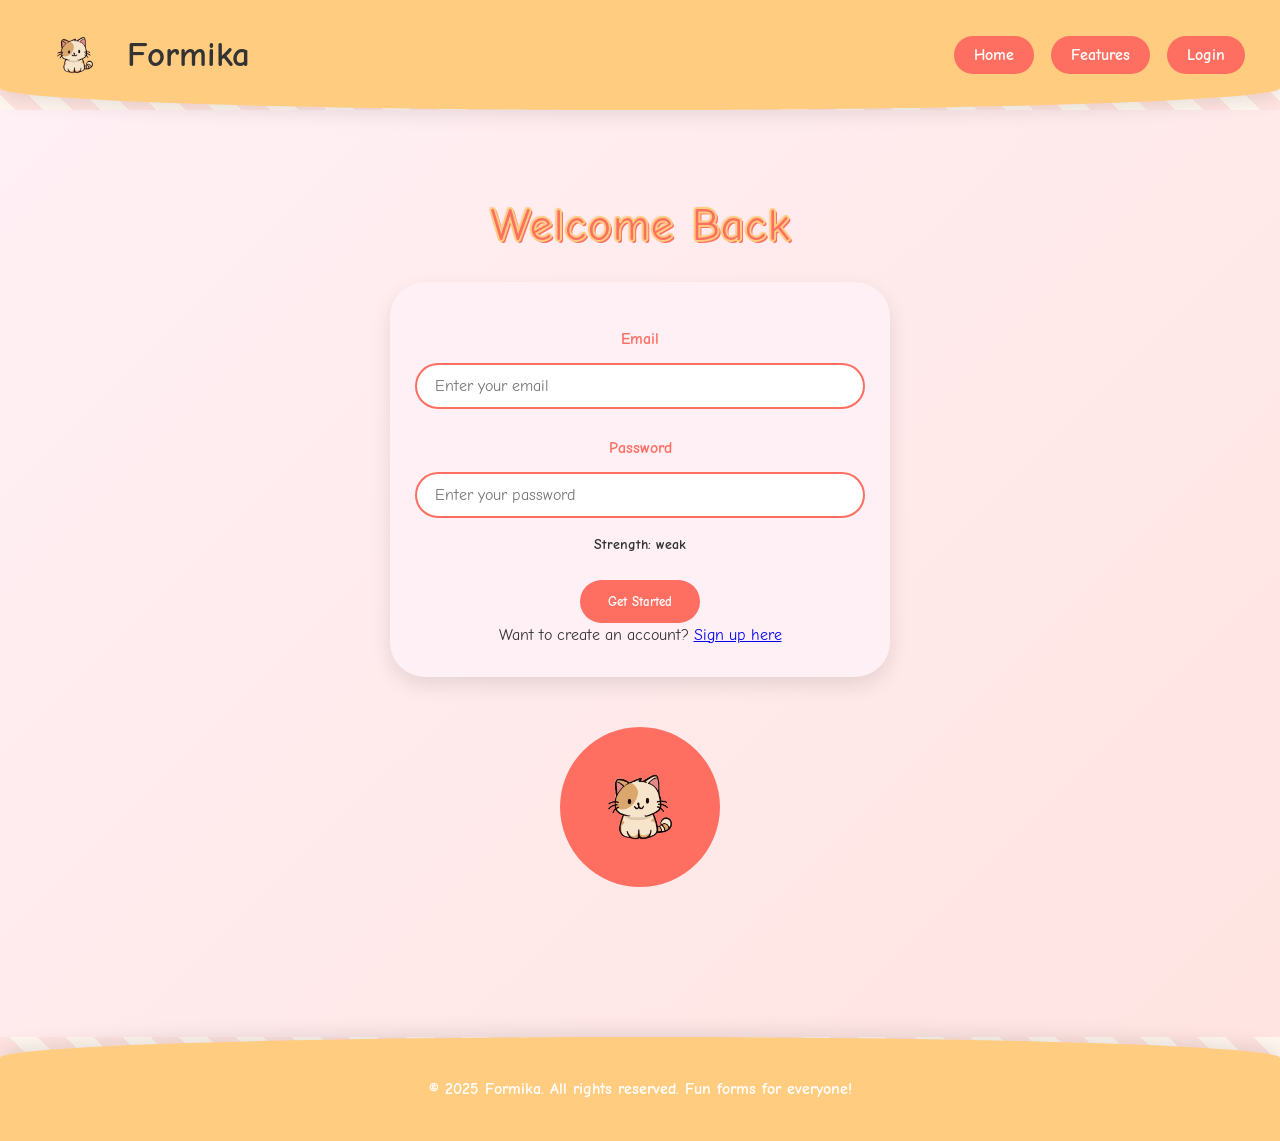
==== login.html @ 23f1f284 "added banned + login" ====
<!DOCTYPE html>
<html lang="en">
<head>
<meta charset="UTF-8">
<meta name="viewport" content="width=device-width, initial-scale=1.0">
<link rel="preconnect" href="https://fonts.googleapis.com">
<link rel="preconnect" href="https://fonts.gstatic.com" crossorigin>
<link href="https://fonts.googleapis.com/css2?family=Bebas+Neue&family=Comic+Neue:ital,wght@0,300;0,400;0,700;1,300;1,400;1,700&family=Inconsolata:wght@200..900&family=Inter:opsz,wght@14..32,100..900&display=swap" rel="stylesheet">
<title>Formika - Login</title>
<meta name="description" content="Formika lets you create and customize your own fun forms. Make forms as fun as squishing slime! Perfect for quizzes, surveys, and more.">
<meta name="keywords" content="forms, fun forms, custom forms, surveys, quizzes, form builder, Formika, interactive forms, online forms">
<meta name="author" content="Formika Team">
<link rel="icon" href="imgs/favicon.png" type="image/png">
<meta property="og:type" content="website">
<meta property="og:title" content="Formika - Fun Forms for Everyone">
<meta property="og:description" content="Formika lets you create and customize your own fun forms. Make forms as fun as squishing slime! Perfect for quizzes, surveys, and more.">
<meta property="og:image" content="https://formica.pages.dev/imgs/1.png">
<meta property="og:url" content="https://formica.pages.dev/">
<meta property="og:site_name" content="Formika">
<meta name="twitter:card" content="summary_large_image">
<meta name="twitter:title" content="Formika - Fun Forms for Everyone">
<meta name="twitter:description" content="Formika lets you create and customize your own fun forms. Make forms as fun as squishing slime! Perfect for quizzes, surveys, and more.">
<meta name="twitter:image" content="https://formica.pages.dev/imgs/1.png">
<meta name="twitter:site" content="@FormikaOfficial">
<script type="application/ld+json">
{
  "@context": "https://schema.org",
  "@type": "WebSite",
  "name": "Formika",
  "url": "https://formica.pages.dev/",
  "description": "Formika lets you create and customize your own fun forms. Make forms as fun as squishing slime!",
  "publisher": {
    "@type": "Organization",
    "name": "Formika Team",
    "logo": {
      "@type": "ImageObject",
      "url": "https://formica.pages.dev/imgs/1.png"
    }
  }
}
</script>
<script>
    //if (localStorage.getItem("token")) {
    //    window.location.href = "index.html";
    //}
</script>
<link rel="stylesheet" href="styles.css">
</head>
  <body>
    <nav class="navbar">
      <div class="nav-left">
        <h1>
          <img id="navbar-logo" src="imgs/3.png" alt="Formika Logo" /> Formika
        </h1>
      </div>
      <div class="nav-right">
        <a href="index.html">Home</a>
        <a href="#">Features</a>
        <a href="#" class="cta">Login</a>
      </div>
    </nav>
    <main>
      <h2>Welcome Back</h2>
      <form id="signup-form">
        <label for="email">Email</label>
        <input
          type="email"
          id="email"
          name="email"
          placeholder="Enter your email"
          required
        />
        <div class="error" id="email-error"></div>
        <label for="password">Password</label>
        <input
          type="password"
          id="password"
          name="password"
          placeholder="Enter your password"
          required
        />
        <div class="password-strength" id="password-strength">
          Strength: weak
        </div>
        <div class="error" id="password-error"></div>
        <button type="submit">Get Started</button>
        <div class="alt-link">
            Want to create an account?
            <a href="signup.html">Sign up here</a>
        </div>
      </form>
      <div class="mascot"><img src="imgs/3.png" alt="Formika Logo" /></div>
    </main>
    <footer>
      &copy; 2025 Formika. All rights reserved. Fun forms for everyone!
    </footer>
<script>
const loginForm = document.getElementById("signup-form");
loginForm.addEventListener("submit", async (e) => {
  e.preventDefault();
  document.getElementById("email-error").textContent = "";
  document.getElementById("password-error").textContent = "";
  const email = document.getElementById("email").value.trim();
  const password = document.getElementById("password").value;
  try {
    const response = await fetch("https://formika.buddywinte.workers.dev/login", {
      method: "POST",
      headers: { "Content-Type": "application/json" },
      body: JSON.stringify({ email, password }),
    });
    const data = await response.json();
    if (response.ok) {
      localStorage.setItem("token", data.token);
      window.location.href = "index.html";
    } else {
      if (data.error.includes("Email")) {
        document.getElementById("email-error").textContent = data.error;
      } else if (data.error.includes("Password")) {
        document.getElementById("password-error").textContent = data.error;
      } else {
        document.getElementById("password-error").textContent = "Login failed.";
      }
    }
  } catch (err) {
    console.error("Network or server error:", err);
    alert("Something went wrong. Please try again later.");
  }
});
</script>

  </body>
</html>
---- styles.css ----
* {
  margin: 0;
  padding: 0;
  -webkit-box-sizing: border-box;
          box-sizing: border-box;
  font-family: 'Comic Neue', 'Comic Sans MS', cursive, sans-serif;
  -webkit-user-select: none;
     -moz-user-select: none;
      -ms-user-select: none;
          user-select: none;
}
body {
  background: repeating-linear-gradient(
    45deg,
    #fff7f0,
    #fff7f0 20px,
    #ffe4e1 20px,
    #ffe4e1 40px
  );
  color: #333;
  line-height: 1.5;
  min-height: 100vh;
  display: -webkit-box;
  display: -ms-flexbox;
  display: flex;
  -webkit-box-orient: vertical;
  -webkit-box-direction: normal;
      -ms-flex-direction: column;
          flex-direction: column;
  overflow-x: hidden;
}
.navbar {
  display: -webkit-box;
  display: -ms-flexbox;
  display: flex;
  -webkit-box-pack: justify;
      -ms-flex-pack: justify;
          justify-content: space-between;
  -webkit-box-align: center;
      -ms-flex-align: center;
          align-items: center;
  padding: 15px 35px;
  background: #ffcc80;
  border-bottom-left-radius: 50% 20%;
  border-bottom-right-radius: 50% 20%;
  -webkit-box-shadow: 0 5px 20px rgba(0,0,0,0.1);
          box-shadow: 0 5px 20px rgba(0,0,0,0.1);
  position: -webkit-sticky;
  position: sticky;
  top: 0;
  z-index: 100;
  -webkit-transition: -webkit-transform 0.2s;
  transition: -webkit-transform 0.2s;
  -o-transition: transform 0.2s;
  transition: transform 0.2s;
  transition: transform 0.2s, -webkit-transform 0.2s;
}

.logged-in-navbar {
  background: #ffcc80;
  padding: 15px 30px;
  border-bottom-left-radius: 50% 20%;
  border-bottom-right-radius: 50% 20%;
  display: flex;
  justify-content: space-between;
  align-items: center;
  box-shadow: 0 5px 20px rgba(0,0,0,0.1);
  position: sticky;
  top: 0;
  z-index: 200;
}

.nav-user {
  display: flex;
  align-items: center;
  gap: 20px;
}

.user-info {
  text-align: right;
  font-size: 0.9rem;
}

.user-info .username {
  color: #ff6f61;
  font-weight: bold;
}

.user-info .role {
  display: block;
  font-size: 0.8rem;
  background: #ffe4e1;
  color: #ff4b3e;
  padding: 3px 10px;
  border-radius: 15px;
  margin-top: 5px;
  font-weight: bold;
}

.user-dropdown {
  position: relative;
}

.dropdown-btn {
  background: #ff6f61;
  color: #fff;
  border: none;
  border-radius: 50%;
  width: 45px;
  height: 45px;
  cursor: pointer;
  font-size: 1.4rem;
  display: flex;
  align-items: center;
  justify-content: center;
  transition: transform 0.2s;
}

.dropdown-btn:hover {
  transform: rotate(15deg) scale(1.1);
  background: #ff4b3e;
}

.dropdown-menu {
  position: absolute;
  right: 0;
  top: 55px;
  background: #fff0f5;
  border-radius: 25px;
  box-shadow: 0 8px 25px rgba(0,0,0,0.1);
  padding: 15px 0;
  width: 150px;
  display: none;
  flex-direction: column;
  z-index: 300;
}

.dropdown-menu a {
  padding: 12px 20px;
  text-decoration: none;
  color: #ff6f61;
  font-weight: bold;
  display: block;
  transition: transform 0.2s;
}


.nav-links a {
  text-decoration: none;
  background: #ff6f61;
  color: white;
  padding: 10px 22px;
  border-radius: 25px;
  font-weight: bold;
  margin-left: 10px;
  transition: transform 0.2s, background 0.2s;
}


.nav-left {
  display: flex;
  align-items: center;
  gap: 35px;
}

.dropdown-menu a:hover {
  transform: rotate(-3deg) scale(1.05);
  background: #ffcc80;
  color: #fff;
}

.user-dropdown.active .dropdown-menu {
  display: flex;
}

.navbar:hover {
  -webkit-transform: scale(1.02);
      -ms-transform: scale(1.02);
          transform: scale(1.02);
}
.nav-left h1 {
  font-size: 2.2rem;
  display: -webkit-box;
  display: -ms-flexbox;
  display: flex;
  -webkit-box-align: center;
      -ms-flex-align: center;
          align-items: center;
  gap: 12px;
  cursor: pointer;
}

#navbar-logo {
  width: 80px;
  height: 80px;
  -o-object-fit: contain;
     object-fit: contain;
  -webkit-transition: -webkit-transform 0.3s;
  transition: -webkit-transform 0.3s;
  -o-transition: transform 0.3s;
  transition: transform 0.3s;
  transition: transform 0.3s, -webkit-transform 0.3s;
}

.nav-left h1:hover #navbar-logo {
  -webkit-transform: rotate(15deg) scale(1.1);
      -ms-transform: rotate(15deg) scale(1.1);
          transform: rotate(15deg) scale(1.1);
}

.nav-right a {
  text-decoration: none;
  color: #fff;
  background: #ff6f61;
  padding: 10px 20px;
  margin-left: 12px;
  border-radius: 25px;
  font-weight: bold;
  -webkit-transition: background 0.2s, -webkit-transform 0.2s;
  transition: background 0.2s, -webkit-transform 0.2s;
  -o-transition: transform 0.2s, background 0.2s;
  transition: transform 0.2s, background 0.2s;
  transition: transform 0.2s, background 0.2s, -webkit-transform 0.2s;
}

.nav-right a:hover {
  -webkit-transform: rotate(-5deg) scale(1.1);
      -ms-transform: rotate(-5deg) scale(1.1);
          transform: rotate(-5deg) scale(1.1);
  background: #ff4b3e;
}
main {
  -webkit-box-flex: 1;
      -ms-flex: 1;
          flex: 1;
  text-align: center;
  padding: 80px 20px 150px;
  background: -o-linear-gradient(315deg, #fff0f5, #ffe4e1);
  background: linear-gradient(135deg, #fff0f5, #ffe4e1);
  position: relative;
  overflow: hidden;
}

main h2 {
  font-size: 3rem;
  color: #ff6f61;
  margin-bottom: 20px;
  text-shadow: 2px 2px #ff6f61, -2px -2px #ffe4e1;
  font-weight: bold;
  -webkit-text-stroke: 2px #ffcc80;
  -webkit-animation: bounce 2s infinite;
          animation: bounce 2s infinite;
}

main p {
  font-size: 1.3rem;
  color: #333;
  margin-bottom: 30px;
  -webkit-animation: floatText 3s infinite alternate;
          animation: floatText 3s infinite alternate;
}

.error {
  color: #ff4b3e;
  font-size: 0.9rem;
  margin-top: 4px;
}

.password-strength {
  font-size: 0.9rem;
  margin-top: 4px;
  font-weight: bold;
}
.password-strength.weak { color: #ff4b3e; }
.password-strength.medium { color: #ffd280; }
.password-strength.strong { color: #00c853; }
.password-strength.very-strong { color: #2962ff; }

.cta-button {
  background: #ffcc80;
  color: #ff6f61;
  font-weight: bold;
  font-size: 1.2rem;
  padding: 18px 45px;
  border: none;
  border-radius: 50px;
  cursor: pointer;
  box-shadow: 0 8px 20px rgba(255,111,97,0.5), 10px 10px #ffd280;
  -webkit-transition: -webkit-transform 0.2s, -webkit-box-shadow 0.2s;
  transition: -webkit-transform 0.2s, -webkit-box-shadow 0.2s;
  -o-transition: transform 0.2s, box-shadow 0.2s;
  transition: transform 0.2s, box-shadow 0.2s;
  transition: transform 0.2s, box-shadow 0.2s, -webkit-transform 0.2s, -webkit-box-shadow 0.2s;
}

.cta-button:hover {
  -webkit-transform: rotate(-5deg) scale(1.1);
      -ms-transform: rotate(-5deg) scale(1.1);
          transform: rotate(-5deg) scale(1.1);
  -webkit-box-shadow: 0 12px 30px rgba(0,0,0,0.2);
          box-shadow: 0 12px 30px rgba(0,0,0,0.2);
}
.mascot {
  width: 160px;
  height: 160px;
  margin: 50px auto 0;
  border-radius: 50%;
  background: #ff6f61;
  position: relative;
  -webkit-animation: blob 5s infinite;
          animation: blob 5s infinite;
  display: -webkit-box;
  display: -ms-flexbox;
  display: flex;
  -webkit-box-align: center;
      -ms-flex-align: center;
          align-items: center;
  -webkit-box-pack: center;
      -ms-flex-pack: center;
          justify-content: center;
  color: #fff;
  font-size: 4rem;
}

.mascot img {
  width: 90%;
  height: 90%;
  -o-object-fit: cover;
     object-fit: cover;
  border-radius: 50%;
}

@-webkit-keyframes bounce {
  0%,100% { -webkit-transform: translateY(0); transform: translateY(0); }
  50% { -webkit-transform: translateY(-15px); transform: translateY(-15px); }
}

@keyframes bounce {
  0%,100% { -webkit-transform: translateY(0); transform: translateY(0); }
  50% { -webkit-transform: translateY(-15px); transform: translateY(-15px); }
}

@-webkit-keyframes floatText {
  0% { -webkit-transform: translateY(0); transform: translateY(0); }
  100% { -webkit-transform: translateY(-10px); transform: translateY(-10px); }
}

@keyframes floatText {
  0% { -webkit-transform: translateY(0); transform: translateY(0); }
  100% { -webkit-transform: translateY(-10px); transform: translateY(-10px); }
}

@-webkit-keyframes blob {
  0%,100% { border-radius: 50% 50% 50% 50%; }
  25% { border-radius: 60% 40% 50% 50%; }
  50% { border-radius: 50% 60% 40% 50%; }
  75% { border-radius: 50% 50% 60% 40%; }
}

@keyframes blob {
  0%,100% { border-radius: 50% 50% 50% 50%; }
  25% { border-radius: 60% 40% 50% 50%; }
  50% { border-radius: 50% 60% 40% 50%; }
  75% { border-radius: 50% 50% 60% 40%; }
}

.features-section {
  padding: 100px 20px;
  background: #ffe4e1;
  position: relative;
}

.features-section h2 {
  font-size: 2.5rem;
  text-align: center;
  color: #ff6f61;
  margin-bottom: 60px;
}

.features {
  display: -webkit-box;
  display: -ms-flexbox;
  display: flex;
  -webkit-box-pack: center;
      -ms-flex-pack: center;
          justify-content: center;
  -ms-flex-wrap: wrap;
      flex-wrap: wrap;
  gap: 35px;
}

.feature-card {
  background: #fff0f5;
  width: 260px;
  padding: 30px 25px;
  border-radius: 50px 20px 50px 20px;
  -webkit-box-shadow: 0 8px 25px rgba(0,0,0,0.1);
          box-shadow: 0 8px 25px rgba(0,0,0,0.1);
  cursor: pointer;
  -webkit-transition: -webkit-transform 0.3s;
  transition: -webkit-transform 0.3s;
  -o-transition: transform 0.3s;
  transition: transform 0.3s;
  transition: transform 0.3s, -webkit-transform 0.3s;
  text-align: center;
}

.feature-card:hover {
  -webkit-transform: rotate(-5deg) scale(1.05);
      -ms-transform: rotate(-5deg) scale(1.05);
          transform: rotate(-5deg) scale(1.05);
  background: #ffcc80;
}

.feature-card h3 {
  color: #ff6f61;
  margin-bottom: 15px;
  font-size: 1.6rem;
}

.feature-card p {
  font-size: 1rem;
  color: #333;
}

form {
  background: #fff0f5;
  padding: 30px 25px;
  border-radius: 35px;
  -webkit-box-shadow: 0 8px 20px rgba(0,0,0,0.1);
          box-shadow: 0 8px 20px rgba(0,0,0,0.1);
  width: 100%;
  max-width: 500px;
  margin: 0 auto 40px;
}

form input[type="text"],
form input[type="email"],
form input[type="password"],
form textarea,
form select {
  width: 100%;
  padding: 12px 18px;
  margin: 12px 0;
  border-radius: 25px;
  border: 2px solid #ff6f61;
  font-size: 1rem;
  outline: none;
  -webkit-transition: border-color 0.2s, -webkit-box-shadow 0.2s;
  transition: border-color 0.2s, -webkit-box-shadow 0.2s;
  -o-transition: border-color 0.2s, box-shadow 0.2s;
  transition: border-color 0.2s, box-shadow 0.2s;
  transition: border-color 0.2s, box-shadow 0.2s, -webkit-box-shadow 0.2s;
}

form input:focus,
form textarea:focus,
form select:focus {
  border-color: #ffcc80;
  -webkit-box-shadow: 0 0 8px rgba(255,204,128,0.5);
          box-shadow: 0 0 8px rgba(255,204,128,0.5);
}

form label {
  display: block;
  margin-top: 15px;
  font-weight: bold;
  color: #ff6f61;
}

form button {
  background: #ff6f61;
  color: #fff;
  padding: 14px 28px;
  border: none;
  border-radius: 50px;
  font-weight: bold;
  cursor: pointer;
  margin-top: 20px;
  -webkit-transition: background 0.2s, -webkit-transform 0.2s;
  transition: background 0.2s, -webkit-transform 0.2s;
  -o-transition: transform 0.2s, background 0.2s;
  transition: transform 0.2s, background 0.2s;
  transition: transform 0.2s, background 0.2s, -webkit-transform 0.2s;
}

form button:hover {
  -webkit-transform: scale(1.05) rotate(-3deg);
      -ms-transform: scale(1.05) rotate(-3deg);
          transform: scale(1.05) rotate(-3deg);
  background: #ff4b3e;
}
.modal {
  position: fixed;
  top: 0;
  left: 0;
  width: 100%;
  height: 100%;
  background: rgba(0,0,0,0.6);
  display: -webkit-box;
  display: -ms-flexbox;
  display: flex;
  -webkit-box-pack: center;
      -ms-flex-pack: center;
          justify-content: center;
  -webkit-box-align: center;
      -ms-flex-align: center;
          align-items: center;
  opacity: 0;
  pointer-events: none;
  -webkit-transition: opacity 0.3s;
  -o-transition: opacity 0.3s;
  transition: opacity 0.3s;
  z-index: 200;
}

.modal.active {
  opacity: 1;
  pointer-events: all;
}

.modal-content {
  background: #fff0f5;
  padding: 30px 25px;
  border-radius: 35px;
  -webkit-box-shadow: 0 10px 30px rgba(0,0,0,0.2);
          box-shadow: 0 10px 30px rgba(0,0,0,0.2);
  max-width: 500px;
  width: 90%;
  position: relative;
  text-align: center;
}

.modal-content button.close {
  position: absolute;
  top: 15px;
  right: 15px;
  background: #ff6f61;
  color: #fff;
  border: none;
  border-radius: 50%;
  width: 35px;
  height: 35px;
  cursor: pointer;
  font-weight: bold;
  -webkit-transition: -webkit-transform 0.2s;
  transition: -webkit-transform 0.2s;
  -o-transition: transform 0.2s;
  transition: transform 0.2s;
  transition: transform 0.2s, -webkit-transform 0.2s;
}

.modal-content button.close:hover {
  -webkit-transform: rotate(90deg) scale(1.2);
      -ms-transform: rotate(90deg) scale(1.2);
          transform: rotate(90deg) scale(1.2);
}

blockquote {
  background: #fff0f5;
  border-left: 8px solid #ff6f61;
  padding: 20px 25px;
  margin: 25px 0;
  border-radius: 25px;
  font-style: italic;
  color: #ff4b3e;
  position: relative;
  -webkit-box-shadow: 0 5px 15px rgba(0,0,0,0.1);
          box-shadow: 0 5px 15px rgba(0,0,0,0.1);
}

blockquote::before {
  content: "❝";
  font-size: 3rem;
  position: absolute;
  top: -10px;
  left: 15px;
  color: #ff6f61;
}

blockquote::after {
  content: "❞";
  font-size: 3rem;
  position: absolute;
  bottom: -10px;
  right: 15px;
  color: #ff6f61;
}

footer {
  background: #ffcc80;
  padding: 40px 20px;
  text-align: center;
  color: #fff;
  font-weight: bold;
  border-top-left-radius: 50% 20%;
  border-top-right-radius: 50% 20%;
  -webkit-box-shadow: 0 -5px 20px rgba(0,0,0,0.1);
          box-shadow: 0 -5px 20px rgba(0,0,0,0.1);
  position: relative;
}

.alert-banner {
  width: 90%;
  max-width: 900px;
  margin: 15px auto 0;
  padding: 20px 30px;
  display: flex;
  justify-content: space-between;
  align-items: center;
  border-radius: 35px 20px 35px 20px;
  box-shadow: 0 8px 25px rgba(0,0,0,0.1);
  font-weight: bold;
  font-size: 1.4rem; /* bigger text for visibility */
  text-align: center;
  position: relative;
  background: #ff6f61; /* default alert color */
  color: #fff;
  transition: transform 0.3s, box-shadow 0.3s, opacity 0.3s;
}

.alert-banner span {
  flex: 1; /* take remaining space */
}

.alert-banner.info {
  background: #80d8ff;
  color: #fff;
}

.alert-banner.warning {
  background: #ffd280;
  color: #333;
}

.alert-banner:hover {
  transform: scale(1.02);
  box-shadow: 0 12px 30px rgba(0,0,0,0.15);
}

.alert-banner .close-btn {
  background: #fff;
  border: none;
  width: 50px;       /* slightly bigger to fill container */
  height: 50px;      /* match width for perfect circle */
  border-radius: 50%;
  cursor: pointer;
  font-weight: bold;
  font-size: 2rem;   /* bigger × */
  color: #ff0000;    /* red text */
  display: flex;
  align-items: center;     /* center vertically */
  justify-content: center; /* center horizontally */
  flex-shrink: 0;
  transition: transform 0.2s, background 0.2s, color 0.2s;
}

.alert-banner .close-btn:hover {
  transform: rotate(90deg) scale(1.2);
  background: #ff6f61;
  color: #fff;
}

@media (max-width: 768px) {
  .features {
    -webkit-box-orient: vertical;
    -webkit-box-direction: normal;
        -ms-flex-direction: column;
            flex-direction: column;
    -webkit-box-align: center;
        -ms-flex-align: center;
            align-items: center;
  }

  .navbar {
    -webkit-box-orient: vertical;
    -webkit-box-direction: normal;
        -ms-flex-direction: column;
            flex-direction: column;
    gap: 10px;
  }

  main h2 {
    font-size: 2.5rem;
  }
}
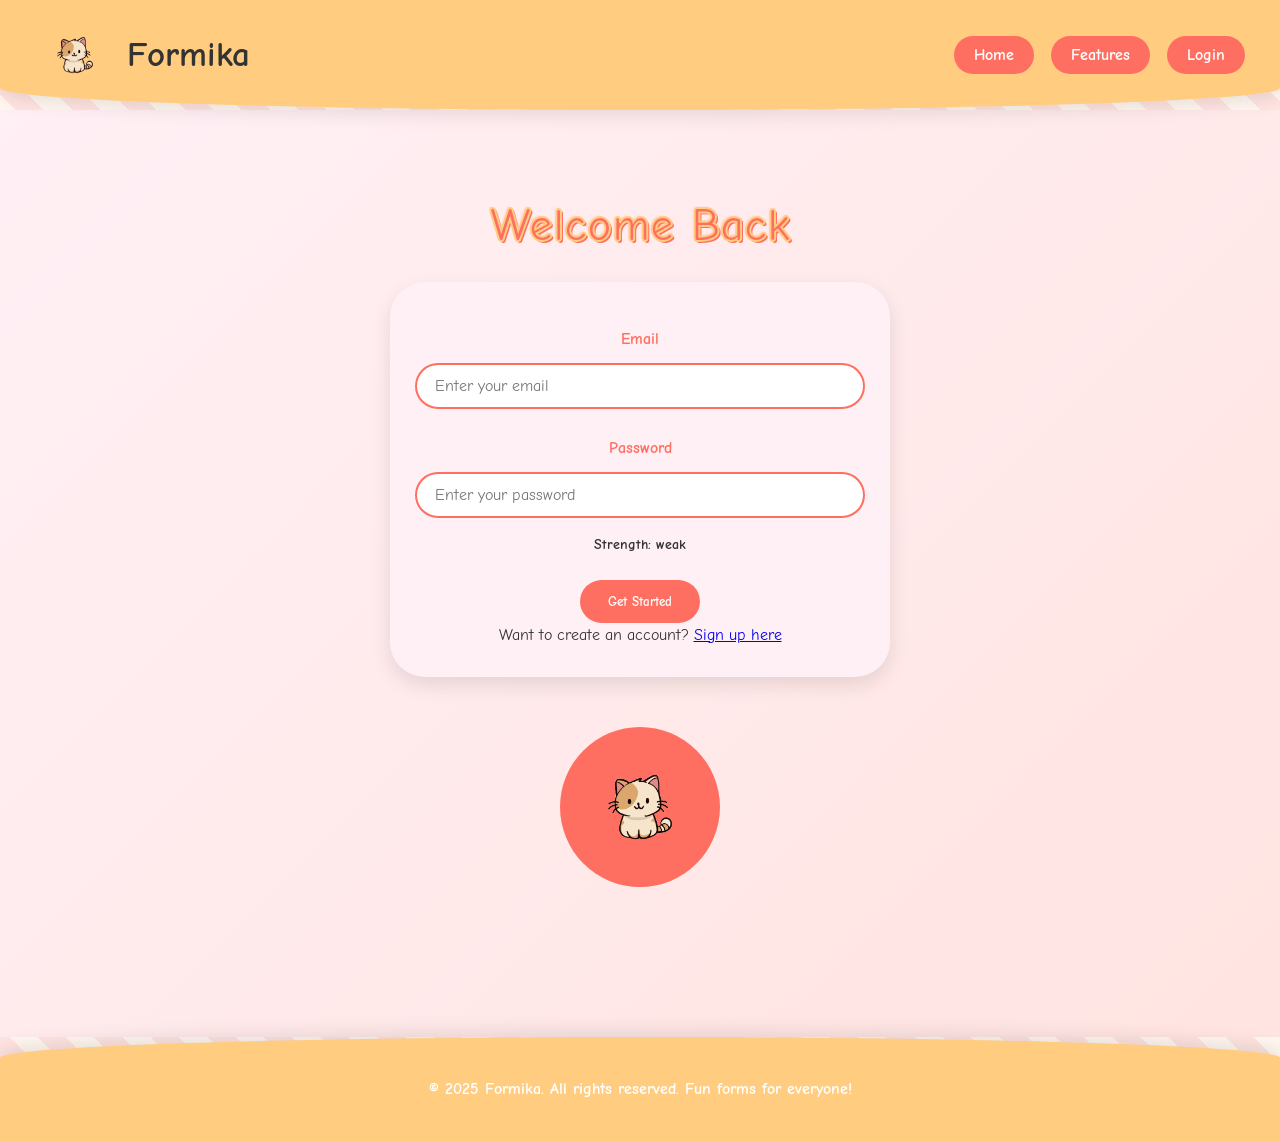
==== commit 6617436d: "Refactor login form structure and scripts Updated the login form's HTML structure and JavaScript fun" ====
--- a/login.html
+++ b/login.html
@@ -1,51 +1,66 @@
 <!DOCTYPE html>
 <html lang="en">
-<head>
-<meta charset="UTF-8">
-<meta name="viewport" content="width=device-width, initial-scale=1.0">
-<link rel="preconnect" href="https://fonts.googleapis.com">
-<link rel="preconnect" href="https://fonts.gstatic.com" crossorigin>
-<link href="https://fonts.googleapis.com/css2?family=Bebas+Neue&family=Comic+Neue:ital,wght@0,300;0,400;0,700;1,300;1,400;1,700&family=Inconsolata:wght@200..900&family=Inter:opsz,wght@14..32,100..900&display=swap" rel="stylesheet">
-<title>Formika - Login</title>
-<meta name="description" content="Formika lets you create and customize your own fun forms. Make forms as fun as squishing slime! Perfect for quizzes, surveys, and more.">
-<meta name="keywords" content="forms, fun forms, custom forms, surveys, quizzes, form builder, Formika, interactive forms, online forms">
-<meta name="author" content="Formika Team">
-<link rel="icon" href="imgs/favicon.png" type="image/png">
-<meta property="og:type" content="website">
-<meta property="og:title" content="Formika - Fun Forms for Everyone">
-<meta property="og:description" content="Formika lets you create and customize your own fun forms. Make forms as fun as squishing slime! Perfect for quizzes, surveys, and more.">
-<meta property="og:image" content="https://formica.pages.dev/imgs/1.png">
-<meta property="og:url" content="https://formica.pages.dev/">
-<meta property="og:site_name" content="Formika">
-<meta name="twitter:card" content="summary_large_image">
-<meta name="twitter:title" content="Formika - Fun Forms for Everyone">
-<meta name="twitter:description" content="Formika lets you create and customize your own fun forms. Make forms as fun as squishing slime! Perfect for quizzes, surveys, and more.">
-<meta name="twitter:image" content="https://formica.pages.dev/imgs/1.png">
-<meta name="twitter:site" content="@FormikaOfficial">
-<script type="application/ld+json">
-{
-  "@context": "https://schema.org",
-  "@type": "WebSite",
-  "name": "Formika",
-  "url": "https://formica.pages.dev/",
-  "description": "Formika lets you create and customize your own fun forms. Make forms as fun as squishing slime!",
-  "publisher": {
-    "@type": "Organization",
-    "name": "Formika Team",
-    "logo": {
-      "@type": "ImageObject",
-      "url": "https://formica.pages.dev/imgs/1.png"
-    }
-  }
-}
-</script>
-<script>
-    //if (localStorage.getItem("token")) {
-    //    window.location.href = "index.html";
-    //}
-</script>
-<link rel="stylesheet" href="styles.css">
-</head>
+  <head>
+    <meta charset="UTF-8" />
+    <meta name="viewport" content="width=device-width, initial-scale=1.0" />
+    <link rel="preconnect" href="https://fonts.googleapis.com" />
+    <link rel="preconnect" href="https://fonts.gstatic.com" crossorigin />
+    <link
+      href="https://fonts.googleapis.com/css2?family=Bebas+Neue&family=Comic+Neue:ital,wght@0,300;0,400;0,700;1,300;1,400;1,700&family=Inconsolata:wght@200..900&family=Inter:opsz,wght@14..32,100..900&display=swap"
+      rel="stylesheet"
+    />
+    <title>Formika - Login</title>
+    <meta
+      name="description"
+      content="Formika lets you create and customize your own fun forms. Make forms as fun as squishing slime! Perfect for quizzes, surveys, and more."
+    />
+    <meta
+      name="keywords"
+      content="forms, fun forms, custom forms, surveys, quizzes, form builder, Formika, interactive forms, online forms"
+    />
+    <meta name="author" content="Formika Team" />
+    <link rel="icon" href="imgs/favicon.png" type="image/png" />
+    <meta property="og:type" content="website" />
+    <meta property="og:title" content="Formika - Fun Forms for Everyone" />
+    <meta
+      property="og:description"
+      content="Formika lets you create and customize your own fun forms. Make forms as fun as squishing slime! Perfect for quizzes, surveys, and more."
+    />
+    <meta property="og:image" content="https://formica.pages.dev/imgs/1.png" />
+    <meta property="og:url" content="https://formica.pages.dev/" />
+    <meta property="og:site_name" content="Formika" />
+    <meta name="twitter:card" content="summary_large_image" />
+    <meta name="twitter:title" content="Formika - Fun Forms for Everyone" />
+    <meta
+      name="twitter:description"
+      content="Formika lets you create and customize your own fun forms. Make forms as fun as squishing slime! Perfect for quizzes, surveys, and more."
+    />
+    <meta name="twitter:image" content="https://formica.pages.dev/imgs/1.png" />
+    <meta name="twitter:site" content="@FormikaOfficial" />
+    <script type="application/ld+json">
+      {
+        "@context": "https://schema.org",
+        "@type": "WebSite",
+        "name": "Formika",
+        "url": "https://formica.pages.dev/",
+        "description": "Formika lets you create and customize your own fun forms. Make forms as fun as squishing slime!",
+        "publisher": {
+          "@type": "Organization",
+          "name": "Formika Team",
+          "logo": {
+            "@type": "ImageObject",
+            "url": "https://formica.pages.dev/imgs/1.png"
+          }
+        }
+      }
+    </script>
+    <script>
+      //if (localStorage.getItem("token")) {
+      //    window.location.href = "index.html";
+      //}
+    </script>
+    <link rel="stylesheet" href="styles.css" />
+  </head>
   <body>
     <nav class="navbar">
       <div class="nav-left">
@@ -85,8 +100,8 @@
         <div class="error" id="password-error"></div>
         <button type="submit">Get Started</button>
         <div class="alt-link">
-            Want to create an account?
-            <a href="signup.html">Sign up here</a>
+          Want to create an account?
+          <a href="signup.html">Sign up here</a>
         </div>
       </form>
       <div class="mascot"><img src="imgs/3.png" alt="Formika Logo" /></div>
@@ -94,39 +109,44 @@
     <footer>
       &copy; 2025 Formika. All rights reserved. Fun forms for everyone!
     </footer>
-<script>
-const loginForm = document.getElementById("signup-form");
-loginForm.addEventListener("submit", async (e) => {
-  e.preventDefault();
-  document.getElementById("email-error").textContent = "";
-  document.getElementById("password-error").textContent = "";
-  const email = document.getElementById("email").value.trim();
-  const password = document.getElementById("password").value;
-  try {
-    const response = await fetch("https://formika.buddywinte.workers.dev/login", {
-      method: "POST",
-      headers: { "Content-Type": "application/json" },
-      body: JSON.stringify({ email, password }),
-    });
-    const data = await response.json();
-    if (response.ok) {
-      localStorage.setItem("token", data.token);
-      window.location.href = "index.html";
-    } else {
-      if (data.error.includes("Email")) {
-        document.getElementById("email-error").textContent = data.error;
-      } else if (data.error.includes("Password")) {
-        document.getElementById("password-error").textContent = data.error;
-      } else {
-        document.getElementById("password-error").textContent = "Login failed.";
-      }
-    }
-  } catch (err) {
-    console.error("Network or server error:", err);
-    alert("Something went wrong. Please try again later.");
-  }
-});
-</script>
-
+    <script>
+      const loginForm = document.getElementById("signup-form");
+      loginForm.addEventListener("submit", async (e) => {
+        e.preventDefault();
+        document.getElementById("email-error").textContent = "";
+        document.getElementById("password-error").textContent = "";
+        const email = document.getElementById("email").value.trim();
+        const password = document.getElementById("password").value;
+        try {
+          const response = await fetch(
+            "https://formika.buddywinte.workers.dev/login",
+            {
+              method: "POST",
+              headers: { "Content-Type": "application/json" },
+              body: JSON.stringify({ email, password }),
+            }
+          );
+          const data = await response.json();
+          if (response.ok) {
+            localStorage.setItem("token", data.token);
+            window.location.href = "index.html";
+          } else {
+            if (data.error.includes("Email")) {
+              document.getElementById("email-error").textContent = data.error;
+            } else if (data.error.includes("Password")) {
+              document.getElementById("password-error").textContent =
+                data.error;
+            } else {
+              document.getElementById("password-error").textContent =
+                "Login failed.";
+            }
+          }
+        } catch (err) {
+          console.error("Network or server error:", err);
+          alert("Something went wrong. Please try again later.");
+        }
+      });
+    </script>
   </body>
 </html>
+
--- a/styles.css
+++ b/styles.css
@@ -2,12 +2,12 @@
   margin: 0;
   padding: 0;
   -webkit-box-sizing: border-box;
-          box-sizing: border-box;
-  font-family: 'Comic Neue', 'Comic Sans MS', cursive, sans-serif;
+  box-sizing: border-box;
+  font-family: "Comic Neue", "Comic Sans MS", cursive, sans-serif;
   -webkit-user-select: none;
-     -moz-user-select: none;
-      -ms-user-select: none;
-          user-select: none;
+  -moz-user-select: none;
+  -ms-user-select: none;
+  user-select: none;
 }
 body {
   background: repeating-linear-gradient(
@@ -25,8 +25,8 @@
   display: flex;
   -webkit-box-orient: vertical;
   -webkit-box-direction: normal;
-      -ms-flex-direction: column;
-          flex-direction: column;
+  -ms-flex-direction: column;
+  flex-direction: column;
   overflow-x: hidden;
 }
 .navbar {
@@ -34,17 +34,17 @@
   display: -ms-flexbox;
   display: flex;
   -webkit-box-pack: justify;
-      -ms-flex-pack: justify;
-          justify-content: space-between;
+  -ms-flex-pack: justify;
+  justify-content: space-between;
   -webkit-box-align: center;
-      -ms-flex-align: center;
-          align-items: center;
+  -ms-flex-align: center;
+  align-items: center;
   padding: 15px 35px;
   background: #ffcc80;
   border-bottom-left-radius: 50% 20%;
   border-bottom-right-radius: 50% 20%;
-  -webkit-box-shadow: 0 5px 20px rgba(0,0,0,0.1);
-          box-shadow: 0 5px 20px rgba(0,0,0,0.1);
+  -webkit-box-shadow: 0 5px 20px rgba(0, 0, 0, 0.1);
+  box-shadow: 0 5px 20px rgba(0, 0, 0, 0.1);
   position: -webkit-sticky;
   position: sticky;
   top: 0;
@@ -64,7 +64,7 @@
   display: flex;
   justify-content: space-between;
   align-items: center;
-  box-shadow: 0 5px 20px rgba(0,0,0,0.1);
+  box-shadow: 0 5px 20px rgba(0, 0, 0, 0.1);
   position: sticky;
   top: 0;
   z-index: 200;
@@ -127,7 +127,7 @@
   top: 55px;
   background: #fff0f5;
   border-radius: 25px;
-  box-shadow: 0 8px 25px rgba(0,0,0,0.1);
+  box-shadow: 0 8px 25px rgba(0, 0, 0, 0.1);
   padding: 15px 0;
   width: 150px;
   display: none;
@@ -143,7 +143,6 @@
   display: block;
   transition: transform 0.2s;
 }
-
 
 .nav-links a {
   text-decoration: none;
@@ -156,7 +155,6 @@
   transition: transform 0.2s, background 0.2s;
 }
 
-
 .nav-left {
   display: flex;
   align-items: center;
@@ -175,8 +173,8 @@
 
 .navbar:hover {
   -webkit-transform: scale(1.02);
-      -ms-transform: scale(1.02);
-          transform: scale(1.02);
+  -ms-transform: scale(1.02);
+  transform: scale(1.02);
 }
 .nav-left h1 {
   font-size: 2.2rem;
@@ -184,8 +182,8 @@
   display: -ms-flexbox;
   display: flex;
   -webkit-box-align: center;
-      -ms-flex-align: center;
-          align-items: center;
+  -ms-flex-align: center;
+  align-items: center;
   gap: 12px;
   cursor: pointer;
 }
@@ -194,7 +192,7 @@
   width: 80px;
   height: 80px;
   -o-object-fit: contain;
-     object-fit: contain;
+  object-fit: contain;
   -webkit-transition: -webkit-transform 0.3s;
   transition: -webkit-transform 0.3s;
   -o-transition: transform 0.3s;
@@ -204,8 +202,8 @@
 
 .nav-left h1:hover #navbar-logo {
   -webkit-transform: rotate(15deg) scale(1.1);
-      -ms-transform: rotate(15deg) scale(1.1);
-          transform: rotate(15deg) scale(1.1);
+  -ms-transform: rotate(15deg) scale(1.1);
+  transform: rotate(15deg) scale(1.1);
 }
 
 .nav-right a {
@@ -225,14 +223,14 @@
 
 .nav-right a:hover {
   -webkit-transform: rotate(-5deg) scale(1.1);
-      -ms-transform: rotate(-5deg) scale(1.1);
-          transform: rotate(-5deg) scale(1.1);
+  -ms-transform: rotate(-5deg) scale(1.1);
+  transform: rotate(-5deg) scale(1.1);
   background: #ff4b3e;
 }
 main {
   -webkit-box-flex: 1;
-      -ms-flex: 1;
-          flex: 1;
+  -ms-flex: 1;
+  flex: 1;
   text-align: center;
   padding: 80px 20px 150px;
   background: -o-linear-gradient(315deg, #fff0f5, #ffe4e1);
@@ -249,7 +247,7 @@
   font-weight: bold;
   -webkit-text-stroke: 2px #ffcc80;
   -webkit-animation: bounce 2s infinite;
-          animation: bounce 2s infinite;
+  animation: bounce 2s infinite;
 }
 
 main p {
@@ -257,7 +255,7 @@
   color: #333;
   margin-bottom: 30px;
   -webkit-animation: floatText 3s infinite alternate;
-          animation: floatText 3s infinite alternate;
+  animation: floatText 3s infinite alternate;
 }
 
 .error {
@@ -271,10 +269,18 @@
   margin-top: 4px;
   font-weight: bold;
 }
-.password-strength.weak { color: #ff4b3e; }
-.password-strength.medium { color: #ffd280; }
-.password-strength.strong { color: #00c853; }
-.password-strength.very-strong { color: #2962ff; }
+.password-strength.weak {
+  color: #ff4b3e;
+}
+.password-strength.medium {
+  color: #ffd280;
+}
+.password-strength.strong {
+  color: #00c853;
+}
+.password-strength.very-strong {
+  color: #2962ff;
+}
 
 .cta-button {
   background: #ffcc80;
@@ -285,20 +291,21 @@
   border: none;
   border-radius: 50px;
   cursor: pointer;
-  box-shadow: 0 8px 20px rgba(255,111,97,0.5), 10px 10px #ffd280;
+  box-shadow: 0 8px 20px rgba(255, 111, 97, 0.5), 10px 10px #ffd280;
   -webkit-transition: -webkit-transform 0.2s, -webkit-box-shadow 0.2s;
   transition: -webkit-transform 0.2s, -webkit-box-shadow 0.2s;
   -o-transition: transform 0.2s, box-shadow 0.2s;
   transition: transform 0.2s, box-shadow 0.2s;
-  transition: transform 0.2s, box-shadow 0.2s, -webkit-transform 0.2s, -webkit-box-shadow 0.2s;
+  transition: transform 0.2s, box-shadow 0.2s, -webkit-transform 0.2s,
+    -webkit-box-shadow 0.2s;
 }
 
 .cta-button:hover {
   -webkit-transform: rotate(-5deg) scale(1.1);
-      -ms-transform: rotate(-5deg) scale(1.1);
-          transform: rotate(-5deg) scale(1.1);
-  -webkit-box-shadow: 0 12px 30px rgba(0,0,0,0.2);
-          box-shadow: 0 12px 30px rgba(0,0,0,0.2);
+  -ms-transform: rotate(-5deg) scale(1.1);
+  transform: rotate(-5deg) scale(1.1);
+  -webkit-box-shadow: 0 12px 30px rgba(0, 0, 0, 0.2);
+  box-shadow: 0 12px 30px rgba(0, 0, 0, 0.2);
 }
 .mascot {
   width: 160px;
@@ -308,16 +315,16 @@
   background: #ff6f61;
   position: relative;
   -webkit-animation: blob 5s infinite;
-          animation: blob 5s infinite;
+  animation: blob 5s infinite;
   display: -webkit-box;
   display: -ms-flexbox;
   display: flex;
   -webkit-box-align: center;
-      -ms-flex-align: center;
-          align-items: center;
+  -ms-flex-align: center;
+  align-items: center;
   -webkit-box-pack: center;
-      -ms-flex-pack: center;
-          justify-content: center;
+  -ms-flex-pack: center;
+  justify-content: center;
   color: #fff;
   font-size: 4rem;
 }
@@ -326,42 +333,86 @@
   width: 90%;
   height: 90%;
   -o-object-fit: cover;
-     object-fit: cover;
+  object-fit: cover;
   border-radius: 50%;
 }
 
 @-webkit-keyframes bounce {
-  0%,100% { -webkit-transform: translateY(0); transform: translateY(0); }
-  50% { -webkit-transform: translateY(-15px); transform: translateY(-15px); }
+  0%,
+  100% {
+    -webkit-transform: translateY(0);
+    transform: translateY(0);
+  }
+  50% {
+    -webkit-transform: translateY(-15px);
+    transform: translateY(-15px);
+  }
 }
 
 @keyframes bounce {
-  0%,100% { -webkit-transform: translateY(0); transform: translateY(0); }
-  50% { -webkit-transform: translateY(-15px); transform: translateY(-15px); }
+  0%,
+  100% {
+    -webkit-transform: translateY(0);
+    transform: translateY(0);
+  }
+  50% {
+    -webkit-transform: translateY(-15px);
+    transform: translateY(-15px);
+  }
 }
 
 @-webkit-keyframes floatText {
-  0% { -webkit-transform: translateY(0); transform: translateY(0); }
-  100% { -webkit-transform: translateY(-10px); transform: translateY(-10px); }
+  0% {
+    -webkit-transform: translateY(0);
+    transform: translateY(0);
+  }
+  100% {
+    -webkit-transform: translateY(-10px);
+    transform: translateY(-10px);
+  }
 }
 
 @keyframes floatText {
-  0% { -webkit-transform: translateY(0); transform: translateY(0); }
-  100% { -webkit-transform: translateY(-10px); transform: translateY(-10px); }
+  0% {
+    -webkit-transform: translateY(0);
+    transform: translateY(0);
+  }
+  100% {
+    -webkit-transform: translateY(-10px);
+    transform: translateY(-10px);
+  }
 }
 
 @-webkit-keyframes blob {
-  0%,100% { border-radius: 50% 50% 50% 50%; }
-  25% { border-radius: 60% 40% 50% 50%; }
-  50% { border-radius: 50% 60% 40% 50%; }
-  75% { border-radius: 50% 50% 60% 40%; }
+  0%,
+  100% {
+    border-radius: 50% 50% 50% 50%;
+  }
+  25% {
+    border-radius: 60% 40% 50% 50%;
+  }
+  50% {
+    border-radius: 50% 60% 40% 50%;
+  }
+  75% {
+    border-radius: 50% 50% 60% 40%;
+  }
 }
 
 @keyframes blob {
-  0%,100% { border-radius: 50% 50% 50% 50%; }
-  25% { border-radius: 60% 40% 50% 50%; }
-  50% { border-radius: 50% 60% 40% 50%; }
-  75% { border-radius: 50% 50% 60% 40%; }
+  0%,
+  100% {
+    border-radius: 50% 50% 50% 50%;
+  }
+  25% {
+    border-radius: 60% 40% 50% 50%;
+  }
+  50% {
+    border-radius: 50% 60% 40% 50%;
+  }
+  75% {
+    border-radius: 50% 50% 60% 40%;
+  }
 }
 
 .features-section {
@@ -382,20 +433,20 @@
   display: -ms-flexbox;
   display: flex;
   -webkit-box-pack: center;
-      -ms-flex-pack: center;
-          justify-content: center;
+  -ms-flex-pack: center;
+  justify-content: center;
   -ms-flex-wrap: wrap;
-      flex-wrap: wrap;
+  flex-wrap: wrap;
   gap: 35px;
 }
 
 .feature-card {
   background: #fff0f5;
-  width: 260px;
+  width: auto;
   padding: 30px 25px;
   border-radius: 50px 20px 50px 20px;
-  -webkit-box-shadow: 0 8px 25px rgba(0,0,0,0.1);
-          box-shadow: 0 8px 25px rgba(0,0,0,0.1);
+  -webkit-box-shadow: 0 8px 25px rgba(0, 0, 0, 0.1);
+  box-shadow: 0 8px 25px rgba(0, 0, 0, 0.1);
   cursor: pointer;
   -webkit-transition: -webkit-transform 0.3s;
   transition: -webkit-transform 0.3s;
@@ -407,8 +458,8 @@
 
 .feature-card:hover {
   -webkit-transform: rotate(-5deg) scale(1.05);
-      -ms-transform: rotate(-5deg) scale(1.05);
-          transform: rotate(-5deg) scale(1.05);
+  -ms-transform: rotate(-5deg) scale(1.05);
+  transform: rotate(-5deg) scale(1.05);
   background: #ffcc80;
 }
 
@@ -427,8 +478,8 @@
   background: #fff0f5;
   padding: 30px 25px;
   border-radius: 35px;
-  -webkit-box-shadow: 0 8px 20px rgba(0,0,0,0.1);
-          box-shadow: 0 8px 20px rgba(0,0,0,0.1);
+  -webkit-box-shadow: 0 8px 20px rgba(0, 0, 0, 0.1);
+  box-shadow: 0 8px 20px rgba(0, 0, 0, 0.1);
   width: 100%;
   max-width: 500px;
   margin: 0 auto 40px;
@@ -457,8 +508,8 @@
 form textarea:focus,
 form select:focus {
   border-color: #ffcc80;
-  -webkit-box-shadow: 0 0 8px rgba(255,204,128,0.5);
-          box-shadow: 0 0 8px rgba(255,204,128,0.5);
+  -webkit-box-shadow: 0 0 8px rgba(255, 204, 128, 0.5);
+  box-shadow: 0 0 8px rgba(255, 204, 128, 0.5);
 }
 
 form label {
@@ -486,8 +537,8 @@
 
 form button:hover {
   -webkit-transform: scale(1.05) rotate(-3deg);
-      -ms-transform: scale(1.05) rotate(-3deg);
-          transform: scale(1.05) rotate(-3deg);
+  -ms-transform: scale(1.05) rotate(-3deg);
+  transform: scale(1.05) rotate(-3deg);
   background: #ff4b3e;
 }
 .modal {
@@ -496,16 +547,16 @@
   left: 0;
   width: 100%;
   height: 100%;
-  background: rgba(0,0,0,0.6);
+  background: rgba(0, 0, 0, 0.6);
   display: -webkit-box;
   display: -ms-flexbox;
   display: flex;
   -webkit-box-pack: center;
-      -ms-flex-pack: center;
-          justify-content: center;
+  -ms-flex-pack: center;
+  justify-content: center;
   -webkit-box-align: center;
-      -ms-flex-align: center;
-          align-items: center;
+  -ms-flex-align: center;
+  align-items: center;
   opacity: 0;
   pointer-events: none;
   -webkit-transition: opacity 0.3s;
@@ -523,8 +574,8 @@
   background: #fff0f5;
   padding: 30px 25px;
   border-radius: 35px;
-  -webkit-box-shadow: 0 10px 30px rgba(0,0,0,0.2);
-          box-shadow: 0 10px 30px rgba(0,0,0,0.2);
+  -webkit-box-shadow: 0 10px 30px rgba(0, 0, 0, 0.2);
+  box-shadow: 0 10px 30px rgba(0, 0, 0, 0.2);
   max-width: 500px;
   width: 90%;
   position: relative;
@@ -552,8 +603,8 @@
 
 .modal-content button.close:hover {
   -webkit-transform: rotate(90deg) scale(1.2);
-      -ms-transform: rotate(90deg) scale(1.2);
-          transform: rotate(90deg) scale(1.2);
+  -ms-transform: rotate(90deg) scale(1.2);
+  transform: rotate(90deg) scale(1.2);
 }
 
 blockquote {
@@ -565,8 +616,8 @@
   font-style: italic;
   color: #ff4b3e;
   position: relative;
-  -webkit-box-shadow: 0 5px 15px rgba(0,0,0,0.1);
-          box-shadow: 0 5px 15px rgba(0,0,0,0.1);
+  -webkit-box-shadow: 0 5px 15px rgba(0, 0, 0, 0.1);
+  box-shadow: 0 5px 15px rgba(0, 0, 0, 0.1);
 }
 
 blockquote::before {
@@ -595,8 +646,8 @@
   font-weight: bold;
   border-top-left-radius: 50% 20%;
   border-top-right-radius: 50% 20%;
-  -webkit-box-shadow: 0 -5px 20px rgba(0,0,0,0.1);
-          box-shadow: 0 -5px 20px rgba(0,0,0,0.1);
+  -webkit-box-shadow: 0 -5px 20px rgba(0, 0, 0, 0.1);
+  box-shadow: 0 -5px 20px rgba(0, 0, 0, 0.1);
   position: relative;
 }
 
@@ -609,7 +660,7 @@
   justify-content: space-between;
   align-items: center;
   border-radius: 35px 20px 35px 20px;
-  box-shadow: 0 8px 25px rgba(0,0,0,0.1);
+  box-shadow: 0 8px 25px rgba(0, 0, 0, 0.1);
   font-weight: bold;
   font-size: 1.4rem; /* bigger text for visibility */
   text-align: center;
@@ -635,21 +686,21 @@
 
 .alert-banner:hover {
   transform: scale(1.02);
-  box-shadow: 0 12px 30px rgba(0,0,0,0.15);
+  box-shadow: 0 12px 30px rgba(0, 0, 0, 0.15);
 }
 
 .alert-banner .close-btn {
   background: #fff;
   border: none;
-  width: 50px;       /* slightly bigger to fill container */
-  height: 50px;      /* match width for perfect circle */
+  width: 50px; /* slightly bigger to fill container */
+  height: 50px; /* match width for perfect circle */
   border-radius: 50%;
   cursor: pointer;
   font-weight: bold;
-  font-size: 2rem;   /* bigger × */
-  color: #ff0000;    /* red text */
-  display: flex;
-  align-items: center;     /* center vertically */
+  font-size: 2rem; /* bigger × */
+  color: #ff0000; /* red text */
+  display: flex;
+  align-items: center; /* center vertically */
   justify-content: center; /* center horizontally */
   flex-shrink: 0;
   transition: transform 0.2s, background 0.2s, color 0.2s;
@@ -665,22 +716,22 @@
   .features {
     -webkit-box-orient: vertical;
     -webkit-box-direction: normal;
-        -ms-flex-direction: column;
-            flex-direction: column;
+    -ms-flex-direction: column;
+    flex-direction: column;
     -webkit-box-align: center;
-        -ms-flex-align: center;
-            align-items: center;
+    -ms-flex-align: center;
+    align-items: center;
   }
 
   .navbar {
     -webkit-box-orient: vertical;
     -webkit-box-direction: normal;
-        -ms-flex-direction: column;
-            flex-direction: column;
+    -ms-flex-direction: column;
+    flex-direction: column;
     gap: 10px;
   }
 
   main h2 {
     font-size: 2.5rem;
   }
-}+}
